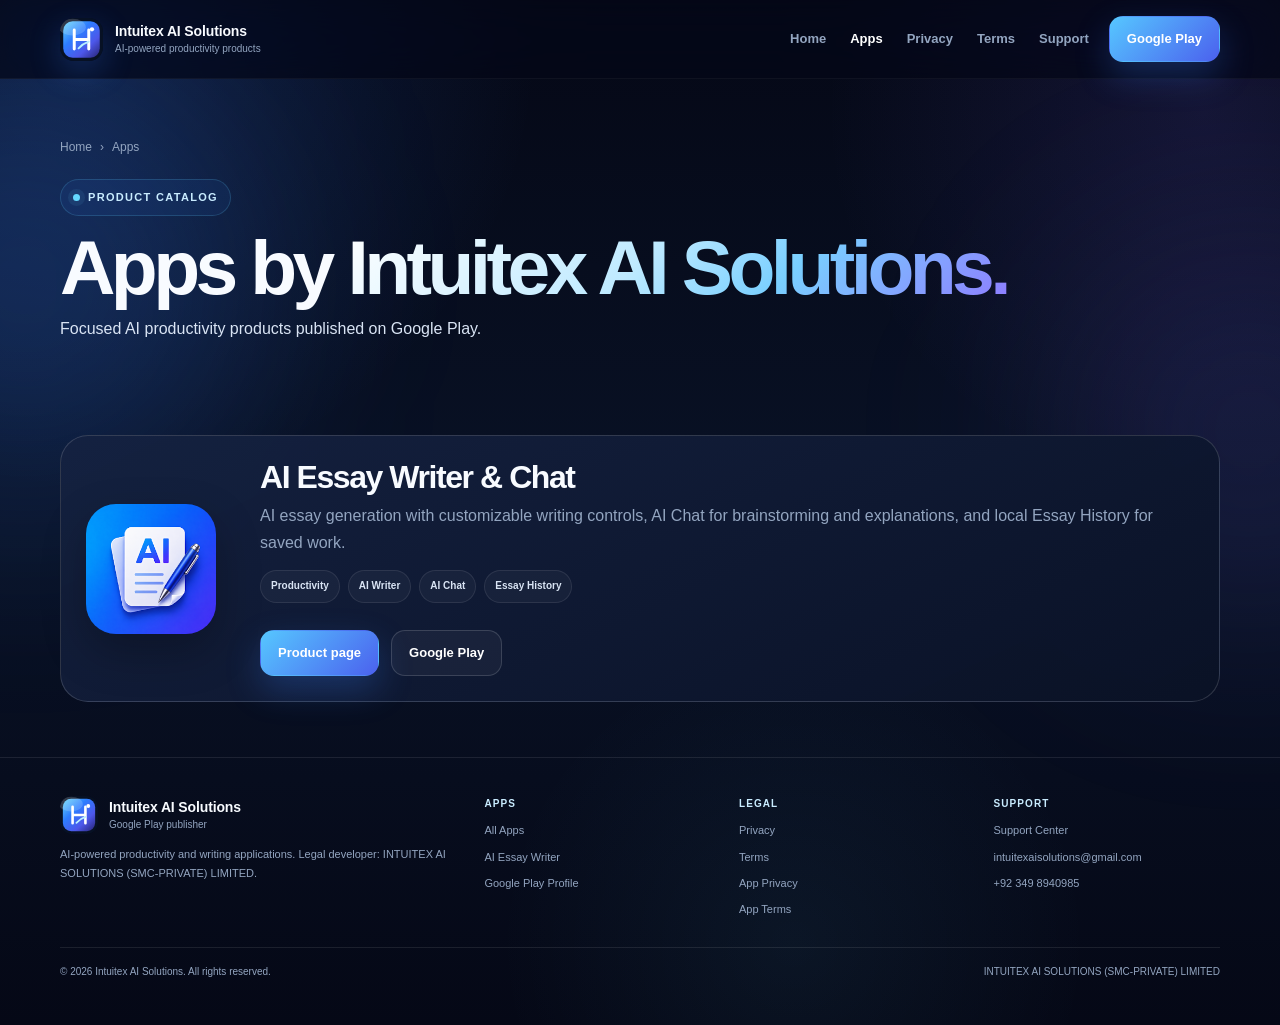
==== apps/index.html @ 62a7b524 "Add files via upload" ====
<!doctype html>
<html lang="en">
<head>
<meta charset="utf-8">
<meta name="viewport" content="width=device-width,initial-scale=1">
<title>Apps — Intuitex AI Solutions</title>
<meta name="description" content="Explore Android apps published by Intuitex AI Solutions.">
<meta name="author" content="Intuitex AI Solutions">
<meta name="robots" content="index,follow,max-image-preview:large">
<meta name="theme-color" content="#050816">
<link rel="canonical" href="https://intuitexaisolutions.github.io/apps/">
<link rel="icon" href="../assets/images/intuitex-mark.svg" type="image/svg+xml">
<link rel="stylesheet" href="../assets/css/site.css?v=1.0.0">
<script defer src="../assets/js/site.js?v=1.0.0"></script>
<meta property="og:type" content="website">
<meta property="og:title" content="Apps — Intuitex AI Solutions">
<meta property="og:description" content="Explore Android apps published by Intuitex AI Solutions.">
<meta property="og:url" content="https://intuitexaisolutions.github.io/apps/">
<meta property="og:image" content="https://intuitexaisolutions.github.io/assets/images/intuitex-mark.svg">
<meta name="twitter:card" content="summary_large_image">

</head>
<body>
<div class="ambient a"></div><div class="ambient b"></div>
<a class="skip-link" href="#main">Skip to content</a>

<header class="site-header">
  <div class="container nav">
    <a class="brand" href="../">
      <img src="../assets/images/intuitex-mark.svg" alt="Intuitex AI Solutions mark">
      <span class="brand-copy"><strong>Intuitex AI Solutions</strong><small>AI-powered productivity products</small></span>
    </a>
    <nav class="desktop-nav" aria-label="Primary"><a href="../" >Home</a><a href="../apps/" aria-current="page">Apps</a><a href="../privacy/" >Privacy</a><a href="../terms/" >Terms</a><a href="../support/" >Support</a></nav>
    <div class="nav-actions">
      <a class="button button-primary" href="https://play.google.com/store/apps/developer?id=Intuitex+AI+Soultions" target="_blank" rel="noreferrer">Google Play</a>
      <button class="menu-button" data-menu-button type="button" aria-label="Open menu" aria-expanded="false">☰</button>
    </div>
  </div>
  <div class="container mobile-menu" data-mobile-menu><nav><a href="../">Home</a><a href="../apps/">Apps</a><a href="../privacy/">Privacy</a><a href="../terms/">Terms</a><a href="../support/">Support</a></nav></div>
</header>

<main id="main">
<section class="legal-hero"><div class="container reveal">
  <div class="breadcrumbs"><a href="../">Home</a><span>›</span><span>Apps</span></div>
  <span class="eyebrow">Product catalog</span>
  <h1>Apps by <span class="gradient-text">Intuitex AI Solutions.</span></h1>
  <p>Focused AI productivity products published on Google Play.</p>
</div></section>
<section class="section-tight"><div class="container">
  <div class="app-feature reveal">
    <img class="app-icon" src="../assets/images/ai-essay-writer-icon.png" alt="AI Essay Writer & Chat app icon">
    <div>
      <h3>AI Essay Writer & Chat</h3>
      <p>AI essay generation with customizable writing controls, AI Chat for brainstorming and explanations, and local Essay History for saved work.</p>
      <div class="app-meta"><span class="pill">Productivity</span><span class="pill">AI Writer</span><span class="pill">AI Chat</span><span class="pill">Essay History</span></div>
      <div class="hero-actions"><a class="button button-primary" href="./ai-essay-writer/">Product page</a><a class="button button-secondary" data-play-link href="https://play.google.com/store/apps/details?id=com.intuitex.ai.writer" target="_blank" rel="noreferrer">Google Play</a></div>
    </div>
  </div>
</div></section>
</main>

<footer class="footer">
  <div class="container footer-grid">
    <div>
      <div class="footer-brand">
        <img src="../assets/images/intuitex-mark.svg" alt="">
        <div class="brand-copy"><strong>Intuitex AI Solutions</strong><small>Google Play publisher</small></div>
      </div>
      <p>AI-powered productivity and writing applications. Legal developer: INTUITEX AI SOLUTIONS (SMC-PRIVATE) LIMITED.</p>
    </div>
    <div class="footer-links">
      <strong>Apps</strong>
      <a href="../apps/">All Apps</a>
      <a href="../apps/ai-essay-writer/">AI Essay Writer</a>
      <a href="https://play.google.com/store/apps/developer?id=Intuitex+AI+Soultions" target="_blank" rel="noreferrer">Google Play Profile</a>
    </div>
    <div class="footer-links">
      <strong>Legal</strong>
      <a href="../privacy/">Privacy</a>
      <a href="../terms/">Terms</a>
      <a href="../apps/ai-essay-writer/privacy/">App Privacy</a>
      <a href="../apps/ai-essay-writer/terms/">App Terms</a>
    </div>
    <div class="footer-links">
      <strong>Support</strong>
      <a href="../support/">Support Center</a>
      <a href="mailto:intuitexaisolutions@gmail.com">intuitexaisolutions@gmail.com</a>
      <a href="tel:+923498940985">+92 349 8940985</a>
    </div>
  </div>
  <div class="container copyright">
    <span>© <span data-year></span> Intuitex AI Solutions. All rights reserved.</span>
    <span>INTUITEX AI SOLUTIONS (SMC-PRIVATE) LIMITED</span>
  </div>
</footer>

</body>
</html>
---- assets/css/site.css ----
:root{
  --bg:#050816;
  --bg2:#091226;
  --surface:#101a31;
  --surface2:#14203d;
  --surface3:#17284a;
  --text:#f8fbff;
  --soft:#d9e4f4;
  --muted:#93a5c0;
  --line:rgba(255,255,255,.09);
  --line2:rgba(255,255,255,.15);
  --blue:#3b82ff;
  --cyan:#64d8ff;
  --indigo:#5864ef;
  --violet:#7a65f2;
  --mint:#66e1c1;
  --amber:#efbd62;
  --red:#ff918b;
  --container:1160px;
  --header:78px;
  --shadow:0 30px 90px rgba(0,0,0,.34);
}
*{box-sizing:border-box}
html{scroll-behavior:smooth;scroll-padding-top:98px}
body{
  margin:0;color:var(--text);
  font-family:-apple-system,BlinkMacSystemFont,"SF Pro Display","SF Pro Text","Inter","Segoe UI",Roboto,Arial,sans-serif;
  line-height:1.68;-webkit-font-smoothing:antialiased;overflow-x:hidden;
  background:
    radial-gradient(circle at 7% 4%,rgba(59,130,255,.20),transparent 29%),
    radial-gradient(circle at 94% 11%,rgba(122,101,242,.13),transparent 25%),
    radial-gradient(circle at 62% 92%,rgba(100,216,255,.06),transparent 24%),
    linear-gradient(180deg,var(--bg),var(--bg2) 52%,var(--bg));
}
a{color:inherit;text-decoration:none}
img{display:block;max-width:100%}
button{font:inherit}
.container{width:min(calc(100% - 40px),var(--container));margin-inline:auto}
.skip-link{position:fixed;left:12px;top:12px;transform:translateY(-180%);z-index:999;background:#fff;color:#071124;padding:10px 14px;border-radius:10px}
.skip-link:focus{transform:none}
.ambient{position:fixed;border-radius:999px;filter:blur(110px);pointer-events:none;z-index:-1}
.ambient.a{width:430px;height:430px;left:-190px;top:70px;background:rgba(59,130,255,.20)}
.ambient.b{width:360px;height:360px;right:-150px;top:250px;background:rgba(122,101,242,.14)}

.site-header{
  position:sticky;top:0;z-index:100;min-height:var(--header);
  background:rgba(5,8,22,.74);
  border-bottom:1px solid rgba(255,255,255,.045);
  backdrop-filter:blur(20px) saturate(145%);
  -webkit-backdrop-filter:blur(20px) saturate(145%);
}
.nav{min-height:var(--header);display:flex;align-items:center;gap:20px}
.brand{display:flex;align-items:center;gap:12px;min-width:0}
.brand img{width:43px;height:43px;border-radius:14px;box-shadow:0 11px 32px rgba(59,130,255,.24)}
.brand-copy{display:grid;min-width:0;line-height:1.05}
.brand-copy strong{font-size:14px;letter-spacing:-.01em}
.brand-copy small{margin-top:5px;color:var(--muted);font-size:10px;white-space:nowrap;overflow:hidden;text-overflow:ellipsis}
.desktop-nav{display:flex;align-items:center;gap:24px;margin-left:auto}
.desktop-nav a{font-size:13px;font-weight:670;color:var(--muted);transition:.2s}
.desktop-nav a:hover,.desktop-nav a[aria-current="page"]{color:#fff}
.nav-actions{display:flex;align-items:center;gap:10px}
.menu-button{display:none;width:42px;height:42px;border-radius:13px;border:1px solid var(--line);background:rgba(255,255,255,.04);color:#fff}
.mobile-menu{display:none;padding-bottom:18px}
.mobile-menu.open{display:block}
.mobile-menu nav{display:grid;gap:8px}
.mobile-menu a{padding:13px 14px;border-radius:14px;background:rgba(255,255,255,.035);border:1px solid var(--line);font-weight:700;color:var(--soft)}

.button{
  min-height:46px;padding:0 17px;border-radius:14px;display:inline-flex;align-items:center;justify-content:center;gap:8px;
  border:1px solid transparent;font-size:13px;font-weight:820;
  transition:transform .2s ease,box-shadow .2s ease,background .2s ease,border-color .2s ease
}
.button:hover{transform:translateY(-2px)}
.button-primary{background:linear-gradient(135deg,#56c7ff,#4b61ee);color:#fff;box-shadow:0 14px 34px rgba(59,130,255,.25)}
.button-secondary{background:rgba(255,255,255,.045);border-color:var(--line2);color:#fff}
.button-ghost{background:transparent;border-color:var(--line);color:var(--soft)}

.hero{padding:74px 0 58px}
.hero-grid{display:grid;grid-template-columns:minmax(0,1.08fr) minmax(300px,.72fr);gap:58px;align-items:center}
.kicker,.eyebrow{
  display:inline-flex;align-items:center;gap:8px;padding:8px 12px;border-radius:999px;
  background:rgba(59,130,255,.08);border:1px solid rgba(100,216,255,.18);
  color:#c9ecff;font-size:11px;font-weight:820;letter-spacing:.12em;text-transform:uppercase
}
.kicker::before,.eyebrow::before{content:"";width:7px;height:7px;border-radius:50%;background:var(--cyan);box-shadow:0 0 0 5px rgba(100,216,255,.08)}
.hero h1{margin:18px 0 16px;font-size:clamp(3rem,7vw,6.3rem);line-height:.92;letter-spacing:-.067em}
.hero h1 span,.gradient-text{
  background:linear-gradient(135deg,#fff 0%,#bfeaff 44%,#79cfff 66%,#8e7bff 100%);
  -webkit-background-clip:text;background-clip:text;color:transparent
}
.hero-lead{margin:0;max-width:790px;color:var(--soft);font-size:clamp(1rem,1.8vw,1.2rem)}
.hero-actions{display:flex;gap:12px;flex-wrap:wrap;margin-top:27px}
.micro{margin-top:17px;color:var(--muted);font-size:11px}

.hero-card{
  position:relative;padding:26px;border-radius:32px;overflow:hidden;
  background:linear-gradient(155deg,rgba(23,37,70,.97),rgba(9,18,38,.98));
  border:1px solid var(--line2);box-shadow:var(--shadow)
}
.hero-card::after{content:"";position:absolute;inset:auto -60px -80px auto;width:190px;height:190px;border-radius:50%;background:rgba(59,130,255,.14);filter:blur(10px)}
.hero-card .mark{width:90px;height:90px;border-radius:25px;margin-bottom:24px}
.hero-card h2{font-size:1.8rem;line-height:1.05;letter-spacing:-.04em;margin:0 0 10px}
.hero-card p{margin:0;color:var(--muted);font-size:13px}
.stat-grid{display:grid;grid-template-columns:1fr 1fr;gap:10px;margin-top:22px;position:relative;z-index:2}
.stat{padding:13px;border-radius:15px;background:rgba(255,255,255,.04);border:1px solid var(--line)}
.stat strong,.stat span{display:block}.stat strong{font-size:12px}.stat span{margin-top:4px;color:var(--muted);font-size:10px}

.section{padding:82px 0}
.section-tight{padding:55px 0}
.section-head{display:flex;justify-content:space-between;gap:30px;align-items:end;margin-bottom:30px}
.section-head .copy{max-width:760px}
.section-head h2{margin:11px 0 9px;font-size:clamp(2rem,4vw,3.4rem);line-height:1;letter-spacing:-.055em}
.section-head p{margin:0;color:var(--muted);font-size:14px}

.grid-3{display:grid;grid-template-columns:repeat(3,minmax(0,1fr));gap:18px}
.grid-2{display:grid;grid-template-columns:repeat(2,minmax(0,1fr));gap:18px}
.card{
  min-width:0;padding:24px;border-radius:24px;
  background:linear-gradient(155deg,rgba(20,32,61,.90),rgba(10,19,39,.96));
  border:1px solid var(--line);box-shadow:0 18px 50px rgba(0,0,0,.12)
}
.card h3{margin:0 0 9px;font-size:1.15rem;letter-spacing:-.025em}
.card p{margin:0;color:var(--muted);font-size:13px}
.card .icon{width:40px;height:40px;border-radius:13px;display:grid;place-items:center;margin-bottom:17px;background:rgba(59,130,255,.09);border:1px solid rgba(100,216,255,.16);color:#c9efff;font-weight:900}

.app-feature{
  display:grid;grid-template-columns:150px minmax(0,1fr);gap:24px;align-items:center;
  padding:25px;border-radius:28px;background:linear-gradient(155deg,rgba(21,34,65,.95),rgba(10,18,38,.98));
  border:1px solid var(--line2)
}
.app-icon{width:130px;height:130px;border-radius:30px;object-fit:cover;box-shadow:0 18px 44px rgba(0,0,0,.26)}
.app-feature h3{font-size:2rem;line-height:1.04;letter-spacing:-.045em;margin:0 0 8px}
.app-feature p{margin:0;color:var(--muted)}
.app-meta{display:flex;flex-wrap:wrap;gap:8px;margin:14px 0 0}
.pill{padding:7px 10px;border-radius:999px;border:1px solid var(--line);background:rgba(255,255,255,.035);font-size:10px;color:var(--soft);font-weight:720}

.screens{display:flex;gap:14px;overflow-x:auto;padding:6px 2px 18px;scroll-snap-type:x proximity;scrollbar-width:thin}
.screen{flex:0 0 220px;scroll-snap-align:start;border-radius:25px;overflow:hidden;border:1px solid var(--line2);background:#0b1530;box-shadow:0 18px 40px rgba(0,0,0,.2)}
.screen img{width:100%;height:auto;object-fit:cover}
.screen small{display:block;padding:10px 12px;color:var(--muted);font-size:10px}

.split{display:grid;grid-template-columns:minmax(0,1fr) minmax(280px,.72fr);gap:36px;align-items:start}
.list{display:grid;gap:10px;margin-top:18px}
.list-row{display:flex;gap:12px;padding:14px 15px;border-radius:16px;background:rgba(255,255,255,.03);border:1px solid var(--line)}
.list-row b{font-size:12px}.list-row span{display:block;margin-top:3px;color:var(--muted);font-size:11px}
.dot{width:9px;height:9px;border-radius:50%;background:var(--cyan);margin-top:5px;box-shadow:0 0 0 5px rgba(100,216,255,.07);flex:0 0 auto}

.callout{padding:20px;border-radius:19px;background:rgba(59,130,255,.055);border:1px solid rgba(100,216,255,.17)}
.callout.warning{background:rgba(239,189,98,.055);border-color:rgba(239,189,98,.17)}
.callout.danger{background:rgba(255,145,139,.05);border-color:rgba(255,145,139,.16)}
.callout strong{display:block;margin-bottom:6px}
.callout p{margin:0!important;color:var(--soft);font-size:13px}

.breadcrumbs{display:flex;flex-wrap:wrap;gap:8px;color:var(--muted);font-size:12px;margin-bottom:22px}
.breadcrumbs a:hover{color:#fff}
.legal-hero{padding:58px 0 38px}
.legal-hero h1{margin:15px 0 12px;font-size:clamp(2.7rem,6vw,5.2rem);line-height:.95;letter-spacing:-.06em}
.legal-hero p{max-width:830px;margin:0;color:var(--soft)}
.tabs{border-block:1px solid var(--line);background:rgba(255,255,255,.018)}
.tabs .container{display:flex;gap:8px;overflow-x:auto;padding-block:13px;scrollbar-width:none}
.tabs .container::-webkit-scrollbar{display:none}
.tabs a{white-space:nowrap;padding:8px 11px;border-radius:999px;color:var(--muted);font-size:11px;font-weight:760;border:1px solid transparent}
.tabs a.active,.tabs a:hover{color:#fff;background:rgba(255,255,255,.045);border-color:var(--line)}

.legal-layout{display:grid;grid-template-columns:260px minmax(0,1fr);gap:44px;align-items:start}
.toc{position:sticky;top:105px;padding:20px;border-radius:22px;border:1px solid var(--line);background:rgba(255,255,255,.025)}
.toc strong{font-size:10px;text-transform:uppercase;letter-spacing:.13em;color:#c9ecff}
.toc nav{display:grid;gap:7px;margin-top:13px}
.toc a{padding:7px 9px;border-radius:9px;color:var(--muted);font-size:11px}
.toc a:hover{color:#fff;background:rgba(255,255,255,.04)}
.document{min-width:0}
.doc-section{padding-bottom:32px;margin-bottom:32px;border-bottom:1px solid var(--line);scroll-margin-top:110px}
.doc-section:last-child{border-bottom:0}
.doc-number{display:inline-grid;place-items:center;min-width:34px;height:34px;padding-inline:8px;border-radius:11px;background:rgba(59,130,255,.08);border:1px solid rgba(100,216,255,.16);color:#c8ecff;font-size:10px;font-weight:900;margin-bottom:11px}
.doc-section h2{margin:0 0 12px;font-size:clamp(1.4rem,3vw,2rem);letter-spacing:-.035em;line-height:1.15}
.doc-section h3{margin:22px 0 8px;font-size:1rem}
.doc-section p,.doc-section li{color:var(--soft);font-size:14px}
.doc-section p{margin:0 0 12px}
.doc-section ul{padding-left:20px}.doc-section li{margin:7px 0}
.inline-link{color:#c9ecff;text-decoration:underline;text-decoration-color:rgba(201,236,255,.35);text-underline-offset:3px}
.info-grid{display:grid;gap:10px;margin-top:16px}
.info-row{display:grid;grid-template-columns:170px 1fr 1fr;gap:14px;padding:14px;border-radius:15px;background:rgba(255,255,255,.03);border:1px solid var(--line)}
.info-row strong{font-size:11px}.info-row span{font-size:11px;color:var(--muted)}

.contact-card{padding:25px;border-radius:24px;background:linear-gradient(155deg,rgba(21,34,65,.95),rgba(10,18,38,.98));border:1px solid var(--line2);box-shadow:var(--shadow)}
.contact-card h2,.contact-card h3{margin-top:0}
.contact-list{display:grid;gap:9px;margin-top:17px}
.contact-list a,.contact-line{display:flex;justify-content:space-between;gap:16px;padding:13px 14px;border-radius:14px;background:rgba(255,255,255,.035);border:1px solid var(--line);font-size:11px;color:var(--soft)}
.contact-list a:hover{background:rgba(255,255,255,.055)}

.footer{padding:38px 0 44px;border-top:1px solid var(--line)}
.footer-grid{display:grid;grid-template-columns:1.4fr .8fr .8fr .8fr;gap:28px}
.footer-brand{display:flex;gap:11px;align-items:center}
.footer-brand img{width:38px;height:38px;border-radius:12px}
.footer p{margin:11px 0 0;color:var(--muted);font-size:11px;max-width:440px}
.footer-links{display:grid;gap:8px;align-content:start}
.footer-links strong{font-size:10px;color:#c9ecff;text-transform:uppercase;letter-spacing:.11em}
.footer-links a{font-size:11px;color:var(--muted)}.footer-links a:hover{color:#fff}
.copyright{display:flex;justify-content:space-between;gap:20px;margin-top:28px;padding-top:16px;border-top:1px solid var(--line);font-size:10px;color:var(--muted)}

.reveal{opacity:0;transform:translateY(15px);transition:opacity .55s ease,transform .55s ease}
.reveal.visible{opacity:1;transform:none}

@media(max-width:930px){
  .desktop-nav,.nav-actions>.button{display:none}.menu-button{display:block}.nav-actions{margin-left:auto}
  .hero-grid,.split,.legal-layout{grid-template-columns:1fr}
  .toc{position:static}.toc nav{grid-template-columns:1fr 1fr}
  .grid-3{grid-template-columns:1fr 1fr}.footer-grid{grid-template-columns:1fr 1fr}.footer-grid>div:first-child{grid-column:1/-1}
}
@media(max-width:640px){
  .container{width:min(calc(100% - 26px),var(--container))}
  .hero{padding-top:48px}.hero h1{font-size:clamp(3rem,15vw,4.5rem)}
  .hero-actions{display:grid}.hero-actions .button{width:100%}
  .grid-3,.grid-2{grid-template-columns:1fr}
  .app-feature{grid-template-columns:1fr}.app-icon{width:100px;height:100px}
  .section-head{display:block}.section-head .button{margin-top:16px}
  .toc nav{grid-template-columns:1fr}.info-row{grid-template-columns:1fr}
  .footer-grid{grid-template-columns:1fr}.footer-grid>div:first-child{grid-column:auto}
  .copyright{flex-direction:column}
}
@media(prefers-reduced-motion:reduce){
  html{scroll-behavior:auto}*{transition:none!important}.reveal{opacity:1;transform:none}
}
:focus-visible{outline:3px solid rgba(100,216,255,.58);outline-offset:3px;border-radius:7px}
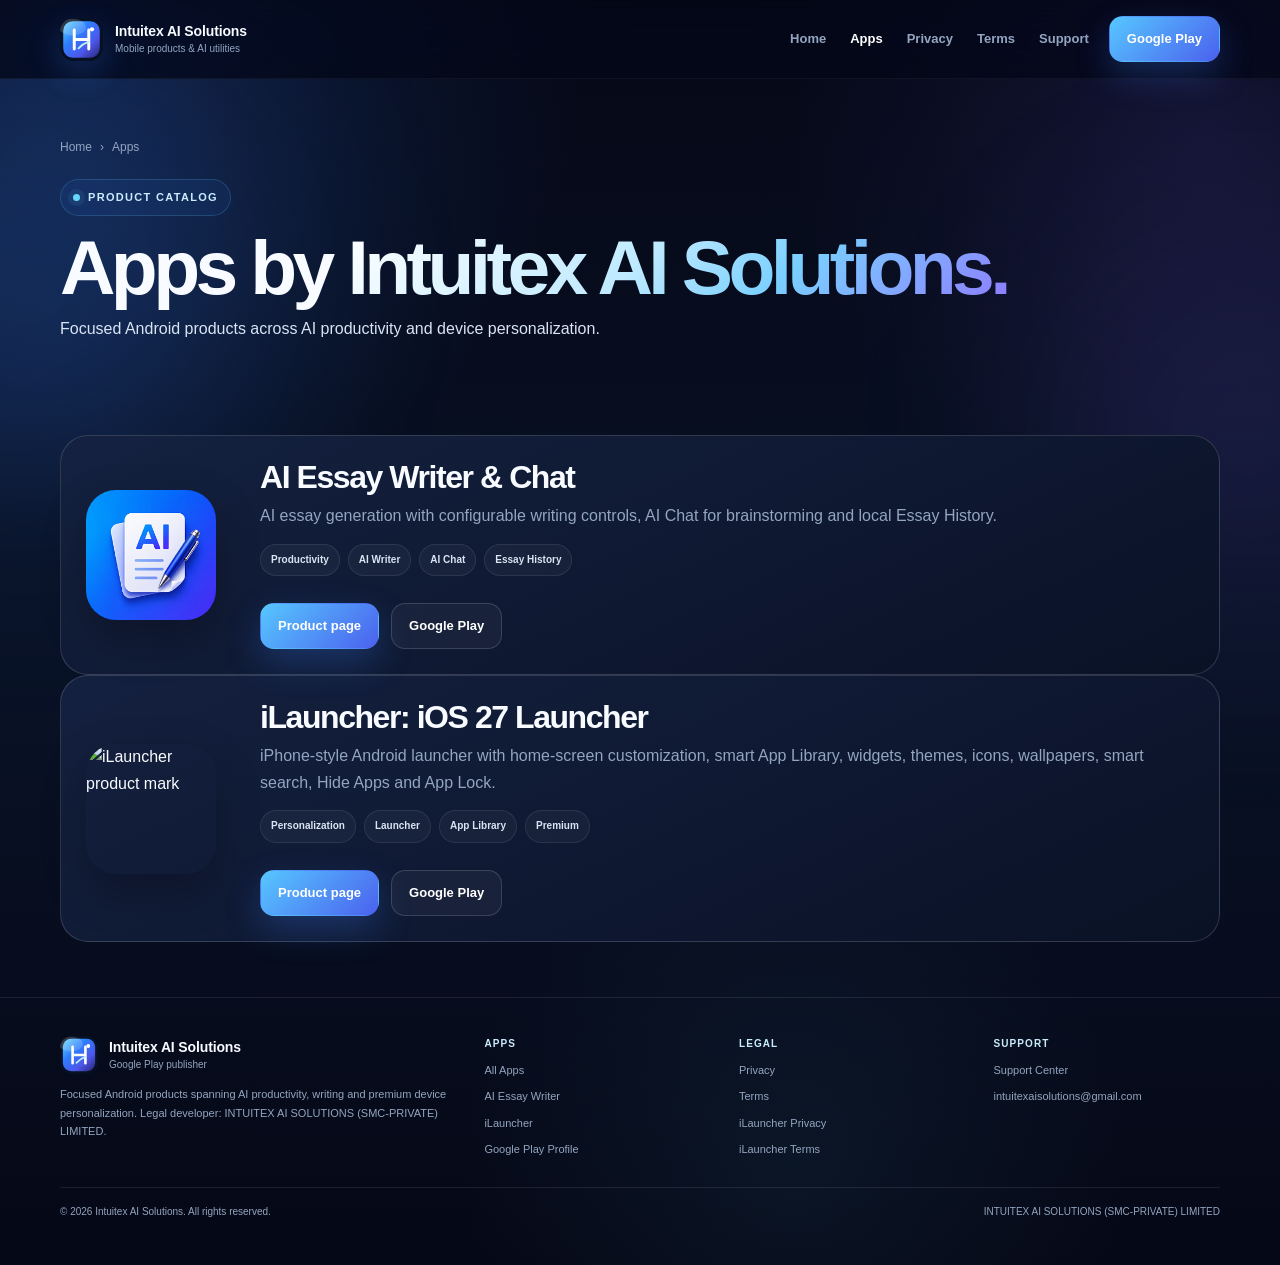
==== commit 83867123: "Add files via upload" ====
--- a/apps/index.html
+++ b/apps/index.html
@@ -1,34 +1,28 @@
-<!doctype html>
-<html lang="en">
-<head>
+<!doctype html><html lang="en"><head>
 <meta charset="utf-8">
 <meta name="viewport" content="width=device-width,initial-scale=1">
 <title>Apps — Intuitex AI Solutions</title>
-<meta name="description" content="Explore Android apps published by Intuitex AI Solutions.">
+<meta name="description" content="Explore Android products published by Intuitex AI Solutions, including AI Essay Writer and iLauncher.">
 <meta name="author" content="Intuitex AI Solutions">
 <meta name="robots" content="index,follow,max-image-preview:large">
 <meta name="theme-color" content="#050816">
 <link rel="canonical" href="https://intuitexaisolutions.github.io/apps/">
 <link rel="icon" href="../assets/images/intuitex-mark.svg" type="image/svg+xml">
-<link rel="stylesheet" href="../assets/css/site.css?v=1.0.0">
-<script defer src="../assets/js/site.js?v=1.0.0"></script>
+<link rel="stylesheet" href="../assets/css/site.css?v=2.0.0">
+<script defer src="../assets/js/site.js?v=2.0.0"></script>
 <meta property="og:type" content="website">
 <meta property="og:title" content="Apps — Intuitex AI Solutions">
-<meta property="og:description" content="Explore Android apps published by Intuitex AI Solutions.">
+<meta property="og:description" content="Explore Android products published by Intuitex AI Solutions, including AI Essay Writer and iLauncher.">
 <meta property="og:url" content="https://intuitexaisolutions.github.io/apps/">
 <meta property="og:image" content="https://intuitexaisolutions.github.io/assets/images/intuitex-mark.svg">
 <meta name="twitter:card" content="summary_large_image">
 
-</head>
-<body>
-<div class="ambient a"></div><div class="ambient b"></div>
-<a class="skip-link" href="#main">Skip to content</a>
-
-<header class="site-header">
+</head><body>
+<div class="ambient a"></div><div class="ambient b"></div><a class="skip-link" href="#main">Skip to content</a><header class="site-header">
   <div class="container nav">
     <a class="brand" href="../">
       <img src="../assets/images/intuitex-mark.svg" alt="Intuitex AI Solutions mark">
-      <span class="brand-copy"><strong>Intuitex AI Solutions</strong><small>AI-powered productivity products</small></span>
+      <span class="brand-copy"><strong>Intuitex AI Solutions</strong><small>Mobile products & AI utilities</small></span>
     </a>
     <nav class="desktop-nav" aria-label="Primary"><a href="../" >Home</a><a href="../apps/" aria-current="page">Apps</a><a href="../privacy/" >Privacy</a><a href="../terms/" >Terms</a><a href="../support/" >Support</a></nav>
     <div class="nav-actions">
@@ -38,61 +32,21 @@
   </div>
   <div class="container mobile-menu" data-mobile-menu><nav><a href="../">Home</a><a href="../apps/">Apps</a><a href="../privacy/">Privacy</a><a href="../terms/">Terms</a><a href="../support/">Support</a></nav></div>
 </header>
-
 <main id="main">
-<section class="legal-hero"><div class="container reveal">
-  <div class="breadcrumbs"><a href="../">Home</a><span>›</span><span>Apps</span></div>
-  <span class="eyebrow">Product catalog</span>
-  <h1>Apps by <span class="gradient-text">Intuitex AI Solutions.</span></h1>
-  <p>Focused AI productivity products published on Google Play.</p>
+<section class="legal-hero"><div class="container reveal"><div class="breadcrumbs"><a href="../">Home</a><span>›</span><span>Apps</span></div><span class="eyebrow">Product catalog</span><h1>Apps by <span class="gradient-text">Intuitex AI Solutions.</span></h1><p>Focused Android products across AI productivity and device personalization.</p></div></section>
+<section class="section-tight"><div class="container products-stack">
+  <div class="app-feature reveal"><img class="app-icon" src="../assets/images/ai-essay-writer-icon.png" alt="AI Essay Writer & Chat app icon"><div><h3>AI Essay Writer & Chat</h3><p>AI essay generation with configurable writing controls, AI Chat for brainstorming and local Essay History.</p><div class="app-meta"><span class="pill">Productivity</span><span class="pill">AI Writer</span><span class="pill">AI Chat</span><span class="pill">Essay History</span></div><div class="hero-actions"><a class="button button-primary" href="./ai-essay-writer/">Product page</a><a class="button button-secondary" data-play-link href="https://play.google.com/store/apps/details?id=com.intuitex.ai.writer" target="_blank" rel="noreferrer">Google Play</a></div></div></div>
+  <div class="app-feature app-feature-launcher reveal"><img class="app-icon" src="../assets/images/ilauncher-mark.svg" alt="iLauncher product mark"><div><h3>iLauncher: iOS 27 Launcher</h3><p>iPhone-style Android launcher with home-screen customization, smart App Library, widgets, themes, icons, wallpapers, smart search, Hide Apps and App Lock.</p><div class="app-meta"><span class="pill">Personalization</span><span class="pill">Launcher</span><span class="pill">App Library</span><span class="pill">Premium</span></div><div class="hero-actions"><a class="button button-primary" href="./ilauncher/">Product page</a><a class="button button-secondary" data-play-link data-app="ilauncher" data-package="com.iai.ilauncher.ios.launcher" href="https://play.google.com/store/apps/details?id=com.iai.ilauncher.ios.launcher" target="_blank" rel="noreferrer">Google Play</a></div></div></div>
 </div></section>
-<section class="section-tight"><div class="container">
-  <div class="app-feature reveal">
-    <img class="app-icon" src="../assets/images/ai-essay-writer-icon.png" alt="AI Essay Writer & Chat app icon">
-    <div>
-      <h3>AI Essay Writer & Chat</h3>
-      <p>AI essay generation with customizable writing controls, AI Chat for brainstorming and explanations, and local Essay History for saved work.</p>
-      <div class="app-meta"><span class="pill">Productivity</span><span class="pill">AI Writer</span><span class="pill">AI Chat</span><span class="pill">Essay History</span></div>
-      <div class="hero-actions"><a class="button button-primary" href="./ai-essay-writer/">Product page</a><a class="button button-secondary" data-play-link href="https://play.google.com/store/apps/details?id=com.intuitex.ai.writer" target="_blank" rel="noreferrer">Google Play</a></div>
-    </div>
-  </div>
-</div></section>
-</main>
-
-<footer class="footer">
+</main><footer class="footer">
   <div class="container footer-grid">
     <div>
-      <div class="footer-brand">
-        <img src="../assets/images/intuitex-mark.svg" alt="">
-        <div class="brand-copy"><strong>Intuitex AI Solutions</strong><small>Google Play publisher</small></div>
-      </div>
-      <p>AI-powered productivity and writing applications. Legal developer: INTUITEX AI SOLUTIONS (SMC-PRIVATE) LIMITED.</p>
+      <div class="footer-brand"><img src="../assets/images/intuitex-mark.svg" alt=""><div class="brand-copy"><strong>Intuitex AI Solutions</strong><small>Google Play publisher</small></div></div>
+      <p>Focused Android products spanning AI productivity, writing and premium device personalization. Legal developer: INTUITEX AI SOLUTIONS (SMC-PRIVATE) LIMITED.</p>
     </div>
-    <div class="footer-links">
-      <strong>Apps</strong>
-      <a href="../apps/">All Apps</a>
-      <a href="../apps/ai-essay-writer/">AI Essay Writer</a>
-      <a href="https://play.google.com/store/apps/developer?id=Intuitex+AI+Soultions" target="_blank" rel="noreferrer">Google Play Profile</a>
-    </div>
-    <div class="footer-links">
-      <strong>Legal</strong>
-      <a href="../privacy/">Privacy</a>
-      <a href="../terms/">Terms</a>
-      <a href="../apps/ai-essay-writer/privacy/">App Privacy</a>
-      <a href="../apps/ai-essay-writer/terms/">App Terms</a>
-    </div>
-    <div class="footer-links">
-      <strong>Support</strong>
-      <a href="../support/">Support Center</a>
-      <a href="mailto:intuitexaisolutions@gmail.com">intuitexaisolutions@gmail.com</a>
-      <a href="tel:+923498940985">+92 349 8940985</a>
-    </div>
+    <div class="footer-links"><strong>Apps</strong><a href="../apps/">All Apps</a><a href="../apps/ai-essay-writer/">AI Essay Writer</a><a href="../apps/ilauncher/">iLauncher</a><a href="https://play.google.com/store/apps/developer?id=Intuitex+AI+Soultions" target="_blank" rel="noreferrer">Google Play Profile</a></div>
+    <div class="footer-links"><strong>Legal</strong><a href="../privacy/">Privacy</a><a href="../terms/">Terms</a><a href="../apps/ilauncher/privacy/">iLauncher Privacy</a><a href="../apps/ilauncher/terms/">iLauncher Terms</a></div>
+    <div class="footer-links"><strong>Support</strong><a href="../support/">Support Center</a><a href="mailto:intuitexaisolutions@gmail.com">intuitexaisolutions@gmail.com</a></div>
   </div>
-  <div class="container copyright">
-    <span>© <span data-year></span> Intuitex AI Solutions. All rights reserved.</span>
-    <span>INTUITEX AI SOLUTIONS (SMC-PRIVATE) LIMITED</span>
-  </div>
-</footer>
-
-</body>
-</html>+  <div class="container copyright"><span>© <span data-year></span> Intuitex AI Solutions. All rights reserved.</span><span>INTUITEX AI SOLUTIONS (SMC-PRIVATE) LIMITED</span></div>
+</footer></body></html>
